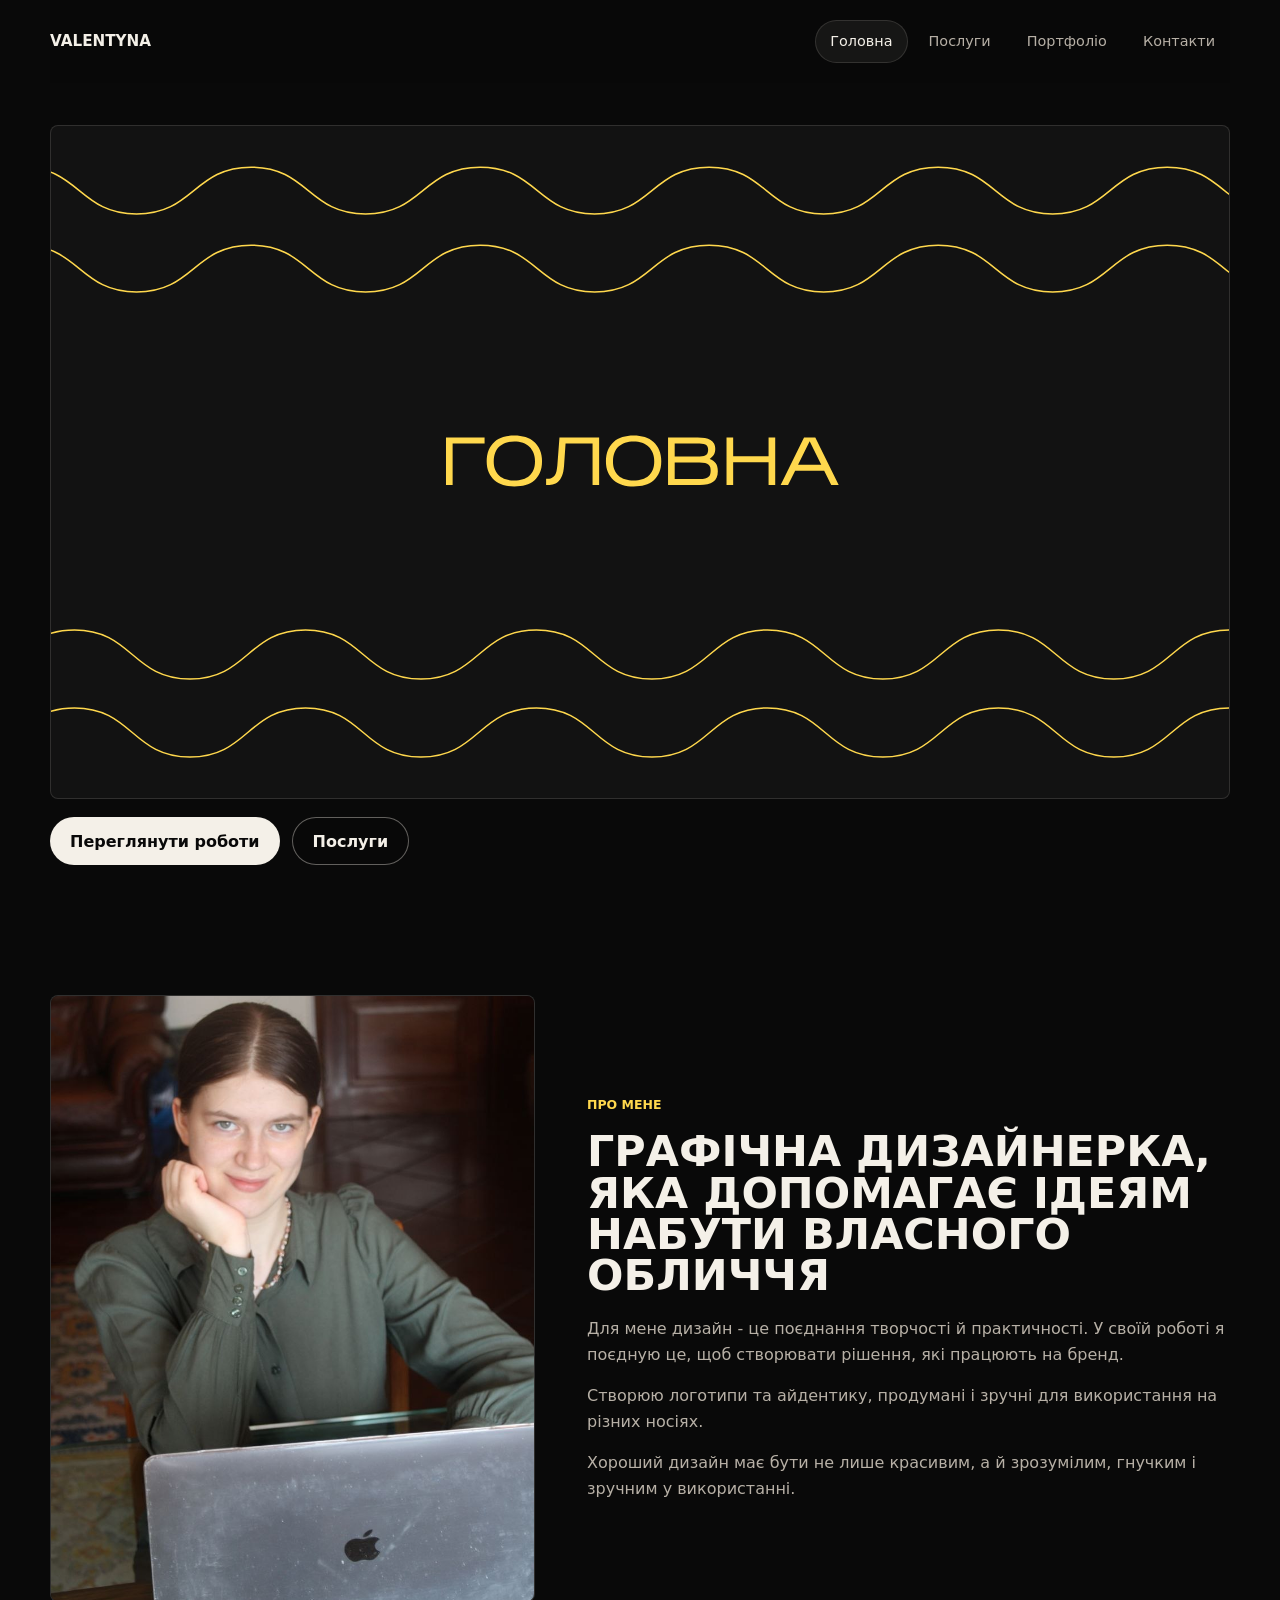
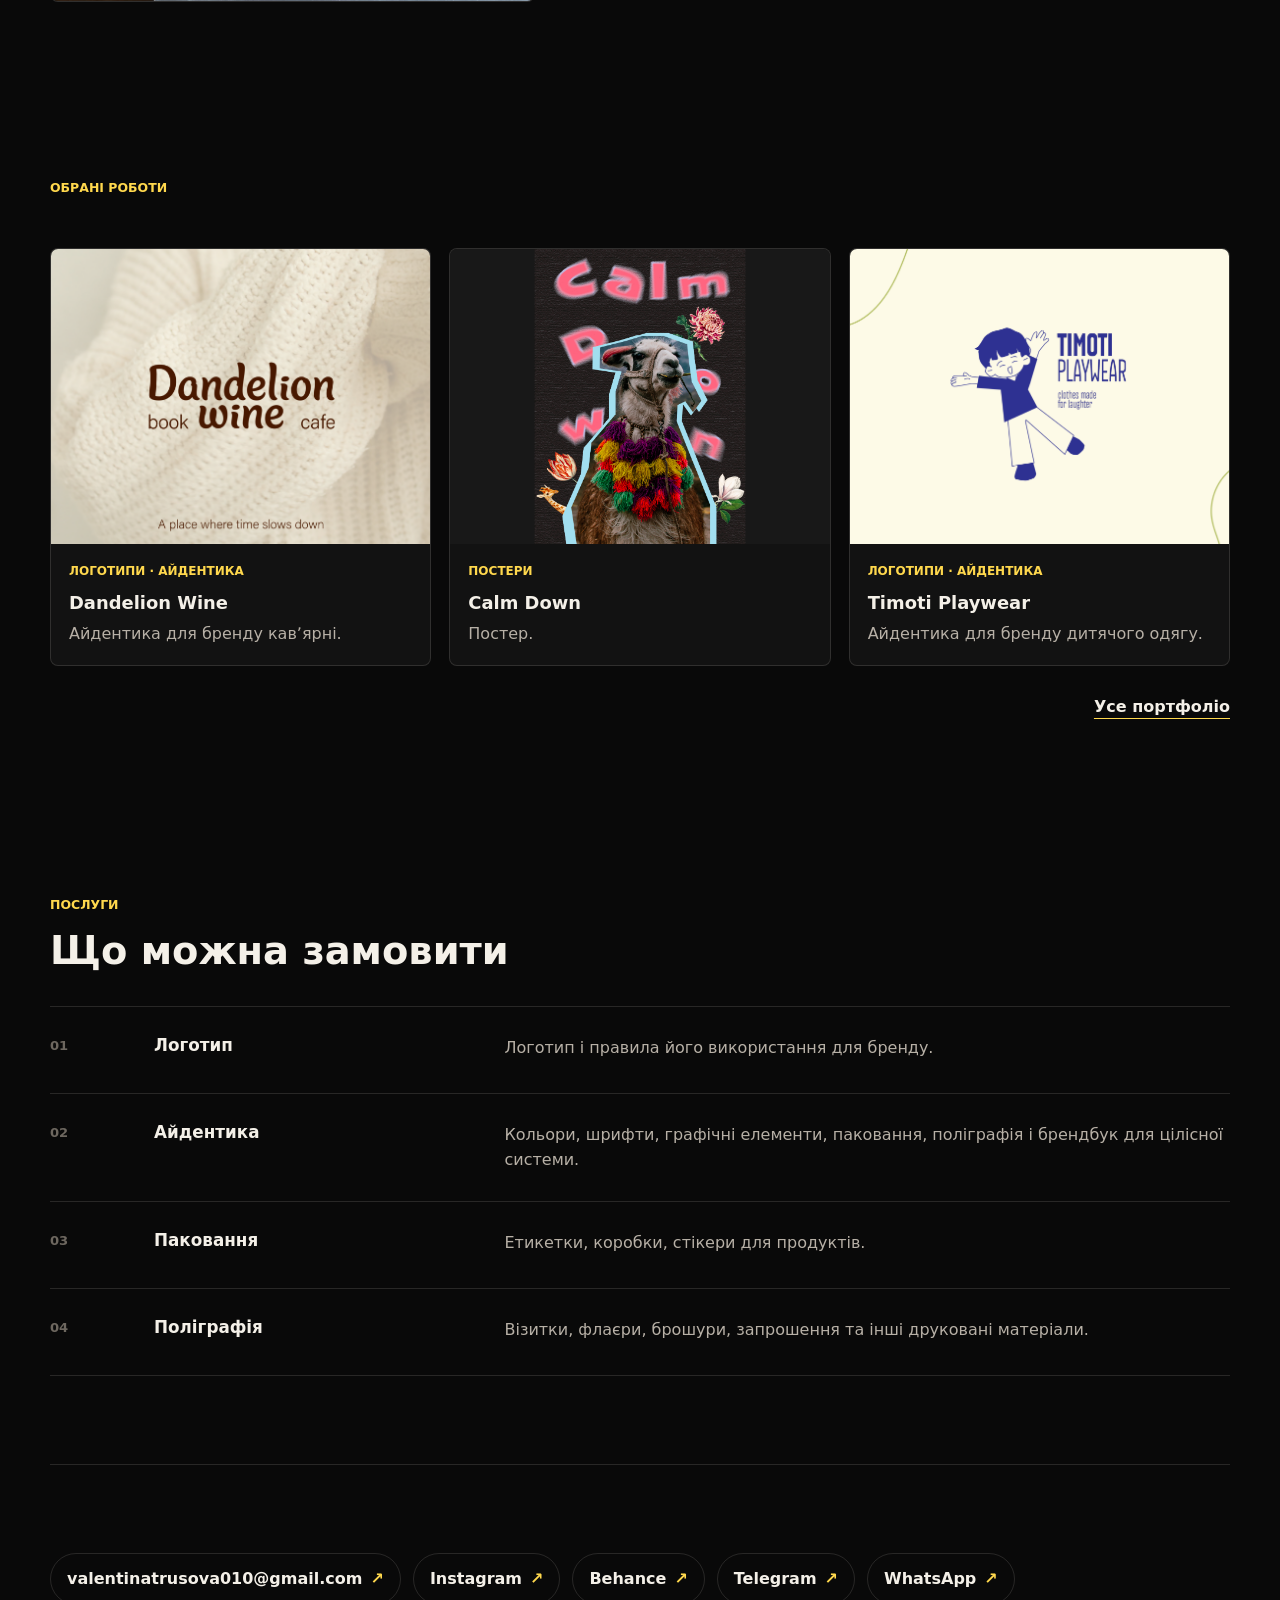
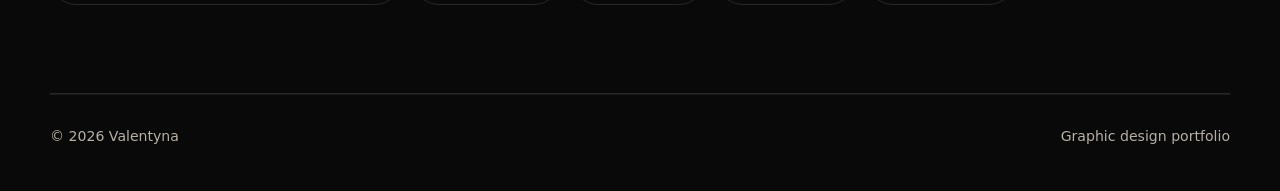
==== index.html @ f38e5f04 "index3 to index" ====
<!DOCTYPE html>
<html lang="uk">
<head>
  <meta charset="UTF-8">
  <meta name="viewport" content="width=device-width, initial-scale=1.0">
  <title>Графічний дизайнер | Портфоліо</title>
  <meta name="description" content="Портфоліо графічного дизайнера: айдентика, логотипи, паковання та поліграфічний дизайн.">
  <link rel="stylesheet" href="css3/styles.css">
</head>
<body>
  <header class="site-header">
    <a class="brand" href="index.html" aria-label="На головну">Valentyna</a>
    <button class="menu-toggle" type="button" aria-label="Відкрити меню" aria-expanded="false">
      <span></span>
      <span></span>
    </button>
    <nav class="site-nav" aria-label="Головна навігація">
      <a class="is-active" href="index.html">Головна</a>
      <a href="services3.html">Послуги</a>
      <a href="portfolio3.html">Портфоліо</a>
      <a href="#contacts">Контакти</a>
    </nav>
  </header>

  <main>
    <section class="hero section" aria-label="Головна обкладинка">
      <img class="hero-image" src="assets3/pageshead/main.svg" alt="Головна — декоративні хвилясті лінії">
      <div class="hero-actions" aria-label="Основні дії">
        <a class="button button-primary" href="portfolio3.html">Переглянути роботи</a>
        <a class="button button-ghost" href="services3.html">Послуги</a>
      </div>
    </section>

    <section class="section about-section" aria-labelledby="about-title">
      <img class="about-photo" src="assets3/mephoto.jpeg" alt="Фото графічної дизайнерки">
      <div class="about-copy">
        <p class="eyebrow">Про мене</p>
        <h2 id="about-title">Графічна дизайнерка, яка допомагає ідеям набути власного обличчя</h2>
        <div class="intro-copy">
          <p>Для мене дизайн - це поєднання творчості й практичності. У своїй роботі я поєдную це, щоб створювати рішення, які працюють на бренд.</p>
          <p>Створюю логотипи та айдентику, продумані і зручні для використання на різних носіях.</p>
          <p>Хороший дизайн має бути не лише красивим, а й зрозумілим, гнучким і зручним у використанні.</p>
        </div>
      </div>
    </section>

    <section class="section" aria-labelledby="featured-title">
      <div class="section-heading split">
        <div>
          <p class="eyebrow">Обрані роботи</p>
          <h2 class="visually-hidden" id="featured-title">Обрані роботи</h2>
        </div>
      </div>
      <div class="work-grid featured-grid">
        <article class="work-card">
          <a href="cases3/dandelion-wine.html" aria-label="Відкрити кейс Dandelion Wine">
            <img src="assets3/bigproject/dandelion wine/A.webp" alt="Айдентика винного бренду Dandelion Wine">
            <div class="work-info">
              <span>Логотипи · Айдентика</span>
              <h3>Dandelion Wine</h3>
              <p>Айдентика для бренду кавʼярні.</p>
            </div>
          </a>
        </article>
        <article class="work-card">
          <button class="project-open" type="button" data-title="Calm Down" data-category-label="Постери" data-description="Постер із закликом сповільнитися й заспокоїтися." data-images="assets3/posters/calmdown/calmdown.webp,assets3/posters/calmdown/calmdownmockup.webp">
            <img src="assets3/posters/calmdown/calmdown.webp" alt="Постер Calm Down">
            <div class="work-info">
              <span>Постери</span>
              <h3>Calm Down</h3>
              <p>Постер.</p>
            </div>
          </button>
        </article>
        <article class="work-card">
          <a href="cases3/timoti-playwear.html" aria-label="Відкрити кейс Timoti Playwear">
            <img src="assets3/bigproject/Timotiplaywear/A.webp" alt="Айдентика бренду дитячого одягу Timoti Playwear">
            <div class="work-info">
              <span>Логотипи · Айдентика</span>
              <h3>Timoti Playwear</h3>
              <p>Айдентика для бренду дитячого одягу.</p>
            </div>
          </a>
        </article>
      </div>
      <div class="section-action">
        <a class="text-link" href="portfolio3.html">Усе портфоліо</a>
      </div>
    </section>

    <section class="section" aria-labelledby="services-title">
      <div class="section-heading">
        <p class="eyebrow">Послуги</p>
        <h2 id="services-title">Що можна замовити</h2>
      </div>
      <div class="service-list">
        <article class="service-item">
          <span class="service-index">01</span>
          <h3><a href="services3.html#logos">Логотип</a></h3>
          <p>Логотип і правила його використання для бренду.</p>
        </article>
        <article class="service-item">
          <span class="service-index">02</span>
          <h3><a href="services3.html#identity">Айдентика</a></h3>
          <p>Кольори, шрифти, графічні елементи, паковання, поліграфія і брендбук для цілісної системи.</p>
        </article>
        <article class="service-item">
          <span class="service-index">03</span>
          <h3><a href="services3.html#packaging">Паковання</a></h3>
          <p>Етикетки, коробки, стікери для продуктів.</p>
        </article>
        <article class="service-item">
          <span class="service-index">04</span>
          <h3><a href="services3.html#print">Поліграфія</a></h3>
          <p>Візитки, флаєри, брошури, запрошення та інші друковані матеріали.</p>
        </article>
      </div>
    </section>

    <section class="section contact-band" id="contacts" aria-labelledby="contacts-title">
      <h2 class="visually-hidden" id="contacts-title">Контакти</h2>
      <div class="contact-actions">
        <a href="mailto:valentinatrusova010@gmail.com">valentinatrusova010@gmail.com <span aria-hidden="true">↗</span></a>
        <a href="https://www.instagram.com/trusovavaliusha?igsh=NmhvMGpqZWR6bW9x&utm_source=qr" target="_blank" rel="noreferrer">Instagram <span aria-hidden="true">↗</span></a>
        <a href="https://www.behance.net/valentynadesigner" target="_blank" rel="noreferrer">Behance <span aria-hidden="true">↗</span></a>
        <a href="https://t.me/Sova068" target="_blank" rel="noreferrer">Telegram <span aria-hidden="true">↗</span></a>
        <a href="https://wa.me/351965404186" target="_blank" rel="noreferrer">WhatsApp <span aria-hidden="true">↗</span></a>
      </div>
    </section>
  </main>

  <div class="project-modal" hidden>
    <div class="project-modal-backdrop" data-close-modal></div>
    <section class="project-dialog" role="dialog" aria-modal="true" aria-labelledby="modal-title">
      <button class="modal-close" type="button" data-close-modal aria-label="Закрити">×</button>
      <div class="modal-media">
        <img class="modal-image" alt="">
        <div class="modal-thumbs" aria-label="Інші зображення проєкту"></div>
      </div>
      <div class="modal-copy">
        <p class="eyebrow modal-category"></p>
        <h2 id="modal-title"></h2>
        <p class="modal-description"></p>
        <p class="modal-detail"></p>
      </div>
    </section>
  </div>

  <footer class="site-footer">
    <p>© 2026 Valentyna</p>
    <p>Graphic design portfolio</p>
  </footer>

  <script src="js3/main.js"></script>
</body>
</html>
---- css3/styles.css ----
:root {
  --bg: #090909;
  --panel: #121212;
  --panel-soft: #181818;
  --text: #f4f0e8;
  --muted: #b7b0a6;
  --subtle: #6d675f;
  --line: rgba(244, 240, 232, 0.13);
  --accent: #ffd84d;
  --accent-2: #ff6f61;
  --accent-3: #5f7dff;
  --max: 1180px;
  --radius: 8px;
}

* {
  box-sizing: border-box;
}

html {
  scroll-behavior: smooth;
}

body {
  margin: 0;
  background: var(--bg);
  color: var(--text);
  font-family: Inter, ui-sans-serif, system-ui, -apple-system, BlinkMacSystemFont, "Segoe UI", Arial, sans-serif;
  line-height: 1.6;
}

img {
  display: block;
  max-width: 100%;
}

a {
  color: inherit;
  text-decoration: none;
}

p,
h1,
h2,
h3 {
  margin-top: 0;
}

p {
  color: var(--muted);
}

.site-header {
  position: sticky;
  top: 0;
  z-index: 20;
  display: flex;
  align-items: center;
  justify-content: space-between;
  width: min(var(--max), calc(100% - 32px));
  margin: 0 auto;
  padding: 20px 0;
  background: rgba(9, 9, 9, 0.82);
  backdrop-filter: blur(18px);
}

.brand {
  font-size: 0.95rem;
  font-weight: 800;
  letter-spacing: 0;
  text-transform: uppercase;
}

.site-nav {
  display: flex;
  align-items: center;
  gap: 6px;
}

.site-nav a {
  border: 1px solid transparent;
  border-radius: 999px;
  color: var(--muted);
  font-size: 0.9rem;
  padding: 9px 14px;
  transition: color 180ms ease, border-color 180ms ease, background 180ms ease;
}

.site-nav a:hover,
.site-nav a.is-active {
  background: rgba(244, 240, 232, 0.06);
  border-color: var(--line);
  color: var(--text);
}

.menu-toggle {
  display: none;
  width: 42px;
  height: 42px;
  border: 1px solid var(--line);
  border-radius: 999px;
  background: transparent;
  color: var(--text);
  cursor: pointer;
}

.menu-toggle span {
  display: block;
  width: 18px;
  height: 2px;
  margin: 5px auto;
  background: currentColor;
}

.section {
  width: min(var(--max), calc(100% - 32px));
  margin: 0 auto;
  padding: 88px 0;
}

.visually-hidden {
  position: absolute;
  width: 1px;
  height: 1px;
  overflow: hidden;
  clip: rect(0 0 0 0);
  white-space: nowrap;
  clip-path: inset(50%);
}

.hero {
  position: relative;
  display: block;
  min-height: 0;
  padding-top: 42px;
  padding-bottom: 42px;
}

.hero-image {
  width: 100%;
  height: auto;
  min-height: 0;
  aspect-ratio: 7 / 4;
  border: 1px solid var(--line);
  border-radius: var(--radius);
  object-fit: cover;
  background: var(--panel);
}

.eyebrow {
  color: var(--accent);
  font-size: 0.78rem;
  font-weight: 700;
  margin-bottom: 16px;
  text-transform: uppercase;
}

h1 {
  max-width: 820px;
  font-size: clamp(2.6rem, 7vw, 6.9rem);
  line-height: 0.94;
  letter-spacing: 0;
  margin-bottom: 26px;
}

h2 {
  font-size: clamp(1.8rem, 3vw, 3rem);
  line-height: 1.05;
  letter-spacing: 0;
  margin-bottom: 20px;
}

h3 {
  font-size: 1.05rem;
  line-height: 1.2;
  margin-bottom: 10px;
}

.hero-text,
.page-hero p,
.case-hero p {
  max-width: 650px;
  font-size: 1.05rem;
}

.hero-actions {
  display: flex;
  flex-wrap: wrap;
  gap: 12px;
  margin-top: 18px;
}

.button {
  display: inline-flex;
  align-items: center;
  justify-content: center;
  min-height: 48px;
  border-radius: 999px;
  font-weight: 700;
  padding: 0 20px;
}

.button-primary {
  background: var(--text);
  color: #090909;
}

.button-ghost {
  border: 1px solid rgba(244, 240, 232, 0.38);
  background: rgba(9, 9, 9, 0.58);
  color: var(--text);
  backdrop-filter: blur(10px);
}

.hero-visual {
  min-width: 0;
}

.hero-visual img {
  width: 100%;
  aspect-ratio: 4 / 3;
  border: 1px solid var(--line);
  border-radius: var(--radius);
  object-fit: cover;
}

.intro-grid,
.section-heading.split,
.contact-band {
  display: grid;
  grid-template-columns: minmax(220px, 0.8fr) minmax(0, 1.2fr);
  gap: 48px;
  align-items: start;
}

.about-section {
  display: grid;
  grid-template-columns: minmax(260px, 0.86fr) minmax(0, 1.14fr);
  gap: 52px;
  align-items: center;
}

.about-photo {
  width: 100%;
  aspect-ratio: 4 / 5;
  border: 1px solid var(--line);
  border-radius: var(--radius);
  object-fit: cover;
  background: var(--panel);
}

.about-copy h2 {
  max-width: 760px;
  font-size: clamp(1.8rem, 3.35vw, 3.9rem);
  line-height: 0.96;
  text-transform: uppercase;
}

.intro-copy {
  max-width: 720px;
}

.intro-copy p:last-child {
  margin-bottom: 0;
}

.section-heading {
  margin-bottom: 34px;
}

.section-heading.split {
  align-items: end;
  margin-bottom: 34px;
}

.text-link {
  color: var(--text);
  font-weight: 700;
  text-decoration: underline;
  text-decoration-color: var(--accent);
  text-underline-offset: 6px;
}

.section-action {
  display: flex;
  justify-content: flex-end;
  margin-top: 28px;
}

.service-list {
  border-top: 1px solid var(--line);
}

.service-item {
  display: grid;
  grid-template-columns: 80px minmax(180px, 0.45fr) minmax(0, 1fr);
  gap: 24px;
  padding: 28px 0;
  border-bottom: 1px solid var(--line);
}

.service-index {
  color: var(--subtle);
  font-size: 0.82rem;
  font-weight: 800;
}

.service-item p {
  margin-bottom: 0;
}

.service-item h3 a {
  color: var(--text);
  text-decoration: underline;
  text-decoration-color: transparent;
  text-underline-offset: 6px;
  transition: color 180ms ease, text-decoration-color 180ms ease;
}

.service-item h3 a:hover {
  color: var(--accent);
  text-decoration-color: var(--accent);
}

.work-grid {
  display: grid;
  grid-template-columns: repeat(3, minmax(0, 1fr));
  gap: 18px;
}

.work-card {
  overflow: hidden;
  border: 1px solid var(--line);
  border-radius: var(--radius);
  background: var(--panel);
}

.work-card a {
  display: block;
  height: 100%;
}

.project-open {
  display: block;
  width: 100%;
  height: 100%;
  border: 0;
  background: transparent;
  color: inherit;
  cursor: pointer;
  font: inherit;
  padding: 0;
  text-align: left;
}

.work-card img {
  width: 100%;
  aspect-ratio: 1 / 0.78;
  object-fit: cover;
  background: var(--panel-soft);
  transition: transform 220ms ease, opacity 220ms ease;
}

.work-card:hover img {
  transform: scale(1.025);
  opacity: 0.9;
}

.card-gallery {
  display: grid;
  grid-template-columns: minmax(0, 1fr) 92px;
  gap: 8px;
  padding: 8px;
}

.card-gallery .card-gallery-main {
  height: 100%;
  aspect-ratio: 16 / 10;
  border-radius: 4px;
}

.card-gallery-strip {
  display: grid;
  gap: 8px;
}

.card-gallery-strip img {
  height: 100%;
  min-height: 0;
  aspect-ratio: 1 / 1;
  border-radius: 4px;
}

.work-info {
  padding: 18px;
}

.work-info span {
  display: block;
  color: var(--accent);
  font-size: 0.75rem;
  font-weight: 800;
  margin-bottom: 10px;
  text-transform: uppercase;
}

.work-info h2,
.work-info h3 {
  font-size: 1.12rem;
  line-height: 1.2;
  margin-bottom: 8px;
}

.work-info p {
  margin-bottom: 0;
}

.work-info strong {
  display: inline-block;
  margin-top: 16px;
  color: var(--text);
  font-size: 0.92rem;
}

.contact-band {
  display: block;
  border-top: 1px solid var(--line);
  border-bottom: 1px solid var(--line);
}

.contact-actions {
  display: flex;
  flex-wrap: wrap;
  gap: 12px;
  justify-content: flex-start;
}

.contact-actions a {
  border: 1px solid var(--line);
  border-radius: 999px;
  color: var(--text);
  display: inline-flex;
  align-items: center;
  gap: 8px;
  font-weight: 700;
  padding: 12px 16px;
}

.contact-actions a:hover {
  border-color: var(--accent);
  color: var(--accent);
}

.contact-actions span {
  color: var(--accent);
}

.site-footer {
  display: flex;
  align-items: center;
  justify-content: space-between;
  width: min(var(--max), calc(100% - 32px));
  margin: 0 auto;
  padding: 30px 0 44px;
  border-top: 1px solid rgba(244, 240, 232, 0.08);
}

.site-footer p {
  margin: 0;
  font-size: 0.88rem;
}

.page-hero {
  padding-bottom: 50px;
}

.page-hero h1 {
  max-width: 980px;
}

.services-detail {
  padding-top: 24px;
}

.detail-row {
  display: grid;
  grid-template-columns: minmax(220px, 0.8fr) minmax(0, 1.2fr);
  gap: 48px;
  padding: 44px 0;
  border-top: 1px solid var(--line);
  scroll-margin-top: 96px;
}

.detail-row:last-child {
  border-bottom: 1px solid var(--line);
}

.detail-row > div > ul {
  margin: 22px 0 0;
  padding-left: 20px;
  color: var(--muted);
}

.detail-row > div > ul > li + li {
  margin-top: 8px;
}

.service-description h3 {
  margin: 28px 0 0;
  font-size: 1rem;
}

.service-description ul {
  margin-bottom: 28px;
}

.service-description .service-price {
  margin: 36px 0 8px;
  color: var(--text);
}

.service-description .service-note {
  margin: 0;
}

.portfolio-section {
  padding-top: 24px;
}

.filter-bar {
  display: flex;
  flex-wrap: wrap;
  gap: 10px;
  margin-bottom: 26px;
}

.filter-button {
  min-height: 42px;
  border: 1px solid var(--line);
  border-radius: 999px;
  background: transparent;
  color: var(--muted);
  cursor: pointer;
  font: inherit;
  font-weight: 700;
  padding: 0 15px;
}

.filter-button:hover,
.filter-button.is-active {
  background: var(--accent);
  border-color: var(--accent);
  color: #101010;
}

.portfolio-grid {
  grid-template-columns: repeat(2, minmax(0, 1fr));
}

.portfolio-grid .work-card.is-hidden {
  display: none;
}

.project-card {
  background: #161616;
}

.project-card img {
  aspect-ratio: 16 / 10;
}

.project-card--featured {
  grid-column: 1 / -1;
}

.project-card--featured > a {
  display: grid;
  grid-template-columns: minmax(0, 1.55fr) minmax(280px, 0.45fr);
}

.project-card--featured img {
  height: 100%;
  min-height: 420px;
}

.project-card--featured .work-info {
  align-self: end;
  padding: 32px;
}

.project-card--featured .work-info h2 {
  font-size: clamp(2rem, 4vw, 4rem);
}

.project-card .card-gallery-strip img {
  aspect-ratio: 1 / 1;
}

.project-modal {
  position: fixed;
  inset: 0;
  z-index: 50;
  display: grid;
  place-items: center;
  padding: 24px;
}

.project-modal[hidden] {
  display: none;
}

.project-modal-backdrop {
  position: absolute;
  inset: 0;
  background: rgba(4, 4, 4, 0.78);
  backdrop-filter: blur(12px);
}

.project-dialog {
  position: relative;
  display: grid;
  grid-template-columns: minmax(0, 1.35fr) minmax(260px, 0.65fr);
  gap: 24px;
  width: min(1080px, 100%);
  max-height: min(760px, calc(100vh - 48px));
  overflow: auto;
  border: 1px solid var(--line);
  border-radius: var(--radius);
  background: #111;
  padding: 18px;
}

.modal-close {
  position: absolute;
  top: 14px;
  right: 14px;
  z-index: 2;
  width: 38px;
  height: 38px;
  border: 1px solid var(--line);
  border-radius: 999px;
  background: rgba(9, 9, 9, 0.86);
  color: var(--text);
  cursor: pointer;
  font-size: 1.3rem;
  line-height: 1;
}

.modal-media {
  min-width: 0;
}

.modal-image {
  width: 100%;
  aspect-ratio: 16 / 10;
  border: 1px solid var(--line);
  border-radius: 6px;
  object-fit: contain;
  background: var(--panel);
}

.modal-thumbs {
  display: grid;
  grid-template-columns: repeat(3, minmax(0, 1fr));
  gap: 10px;
  margin-top: 10px;
}

.modal-thumb {
  border: 1px solid var(--line);
  border-radius: 6px;
  background: transparent;
  cursor: pointer;
  padding: 0;
}

.modal-thumb.is-active {
  border-color: var(--accent);
}

.modal-thumb img {
  width: 100%;
  aspect-ratio: 16 / 10;
  border-radius: 5px;
  object-fit: cover;
}

.modal-copy {
  align-self: center;
  padding: 30px 12px 18px;
}

.modal-copy h2 {
  font-size: clamp(1.8rem, 3vw, 3.4rem);
}

.case-hero {
  padding-bottom: 42px;
}

.case-hero > img {
  width: 100%;
  margin-top: 34px;
  border: 1px solid var(--line);
  border-radius: var(--radius);
  background: var(--panel);
}

.case-gallery {
  display: grid;
  grid-template-columns: minmax(0, 1.35fr) minmax(160px, 0.65fr);
  gap: 14px;
  margin-top: 34px;
}

.case-gallery img {
  width: 100%;
  height: 100%;
  min-height: 0;
  border: 1px solid var(--line);
  border-radius: var(--radius);
  object-fit: cover;
  background: var(--panel);
}

.case-gallery-main {
  grid-row: span 2;
  aspect-ratio: 16 / 10;
}

.case-slider {
  margin-top: 34px;
}

.case-slider-stage {
  position: relative;
  overflow: hidden;
  border: 1px solid var(--line);
  border-radius: var(--radius);
  background: var(--panel);
}

.case-slider-image {
  width: 100%;
  aspect-ratio: 7 / 4;
  object-fit: contain;
}

.case-slider-arrow {
  position: absolute;
  top: 50%;
  display: grid;
  place-items: center;
  width: 52px;
  height: 52px;
  transform: translateY(-50%);
  border: 1px solid rgba(244, 240, 232, 0.35);
  border-radius: 999px;
  background: rgba(9, 9, 9, 0.72);
  color: var(--text);
  cursor: pointer;
  font-size: 1.35rem;
  backdrop-filter: blur(10px);
}

.case-slider-arrow:hover,
.case-slider-arrow:focus-visible {
  border-color: var(--accent);
  color: var(--accent);
}

.case-slider-arrow--prev {
  left: 18px;
}

.case-slider-arrow--next {
  right: 18px;
}

.case-slider-counter {
  position: absolute;
  right: 18px;
  bottom: 16px;
  margin: 0;
  border: 1px solid var(--line);
  border-radius: 999px;
  background: rgba(9, 9, 9, 0.72);
  color: var(--text);
  font-size: 0.82rem;
  font-weight: 700;
  padding: 7px 11px;
  backdrop-filter: blur(10px);
}

.case-slider-thumbs {
  display: flex;
  gap: 10px;
  overflow-x: auto;
  padding: 12px 0 4px;
  scrollbar-color: var(--accent) transparent;
}

.case-slider-thumb {
  flex: 0 0 112px;
  overflow: hidden;
  border: 2px solid transparent;
  border-radius: 6px;
  background: var(--panel);
  cursor: pointer;
  padding: 0;
  opacity: 0.56;
  transition: border-color 180ms ease, opacity 180ms ease;
}

.case-slider-thumb:hover,
.case-slider-thumb.is-active {
  border-color: var(--accent);
  opacity: 1;
}

.case-slider-thumb img {
  width: 100%;
  aspect-ratio: 7 / 4;
  object-fit: cover;
}

.case-content {
  display: grid;
  grid-template-columns: repeat(3, minmax(0, 1fr));
  gap: 28px;
  padding-top: 28px;
}

.case-content div {
  border-top: 1px solid var(--line);
  padding-top: 24px;
}

@media (max-width: 860px) {
  .site-header {
    width: min(var(--max), calc(100% - 24px));
  }

  .menu-toggle {
    display: block;
  }

  .site-nav {
    position: absolute;
    top: calc(100% + 10px);
    right: 0;
    display: none;
    width: min(320px, calc(100vw - 24px));
    flex-direction: column;
    align-items: stretch;
    border: 1px solid var(--line);
    border-radius: var(--radius);
    background: rgba(14, 14, 14, 0.97);
    padding: 8px;
  }

  .site-nav.is-open {
    display: flex;
  }

  .site-nav a {
    border-radius: 6px;
  }

  .section {
    width: min(var(--max), calc(100% - 24px));
    padding: 64px 0;
  }

  .intro-grid,
  .about-section,
  .about-content,
  .section-heading.split,
  .contact-band,
  .detail-row,
  .case-content,
  .project-dialog {
    grid-template-columns: 1fr;
  }

  .hero {
    min-height: auto;
    padding-top: 32px;
    padding-bottom: 32px;
  }

  .hero-image {
    height: auto;
    min-height: 0;
    aspect-ratio: 1 / 1.1;
  }

  .hero-actions {
    margin-top: 16px;
  }

  .service-item {
    grid-template-columns: 54px 1fr;
  }

  .service-item p {
    grid-column: 2;
  }

  .work-grid,
  .portfolio-grid {
    grid-template-columns: 1fr;
  }

  .project-card--featured > a {
    grid-template-columns: 1fr;
  }

  .project-card--featured img {
    min-height: 0;
  }

  .contact-actions {
    justify-content: flex-start;
  }

  .site-footer {
    width: min(var(--max), calc(100% - 24px));
    align-items: flex-start;
    flex-direction: column;
    gap: 8px;
  }

  .project-modal {
    padding: 12px;
  }

  .project-dialog {
    max-height: calc(100vh - 24px);
  }

  .case-gallery {
    grid-template-columns: 1fr;
  }

  .case-gallery-main {
    grid-row: auto;
  }

  .case-slider-arrow {
    width: 44px;
    height: 44px;
  }
}

@media (max-width: 520px) {
  h1 {
    font-size: 2.55rem;
  }

  .hero-actions,
  .contact-actions {
    flex-direction: column;
  }

  .button,
  .contact-actions a {
    width: 100%;
  }

  .service-item {
    grid-template-columns: 1fr;
    gap: 8px;
  }

  .service-item p {
    grid-column: auto;
  }

  .card-gallery {
    grid-template-columns: 1fr;
  }

  .card-gallery-strip {
    grid-template-columns: repeat(2, minmax(0, 1fr));
  }

  .section-action {
    justify-content: flex-start;
  }
}
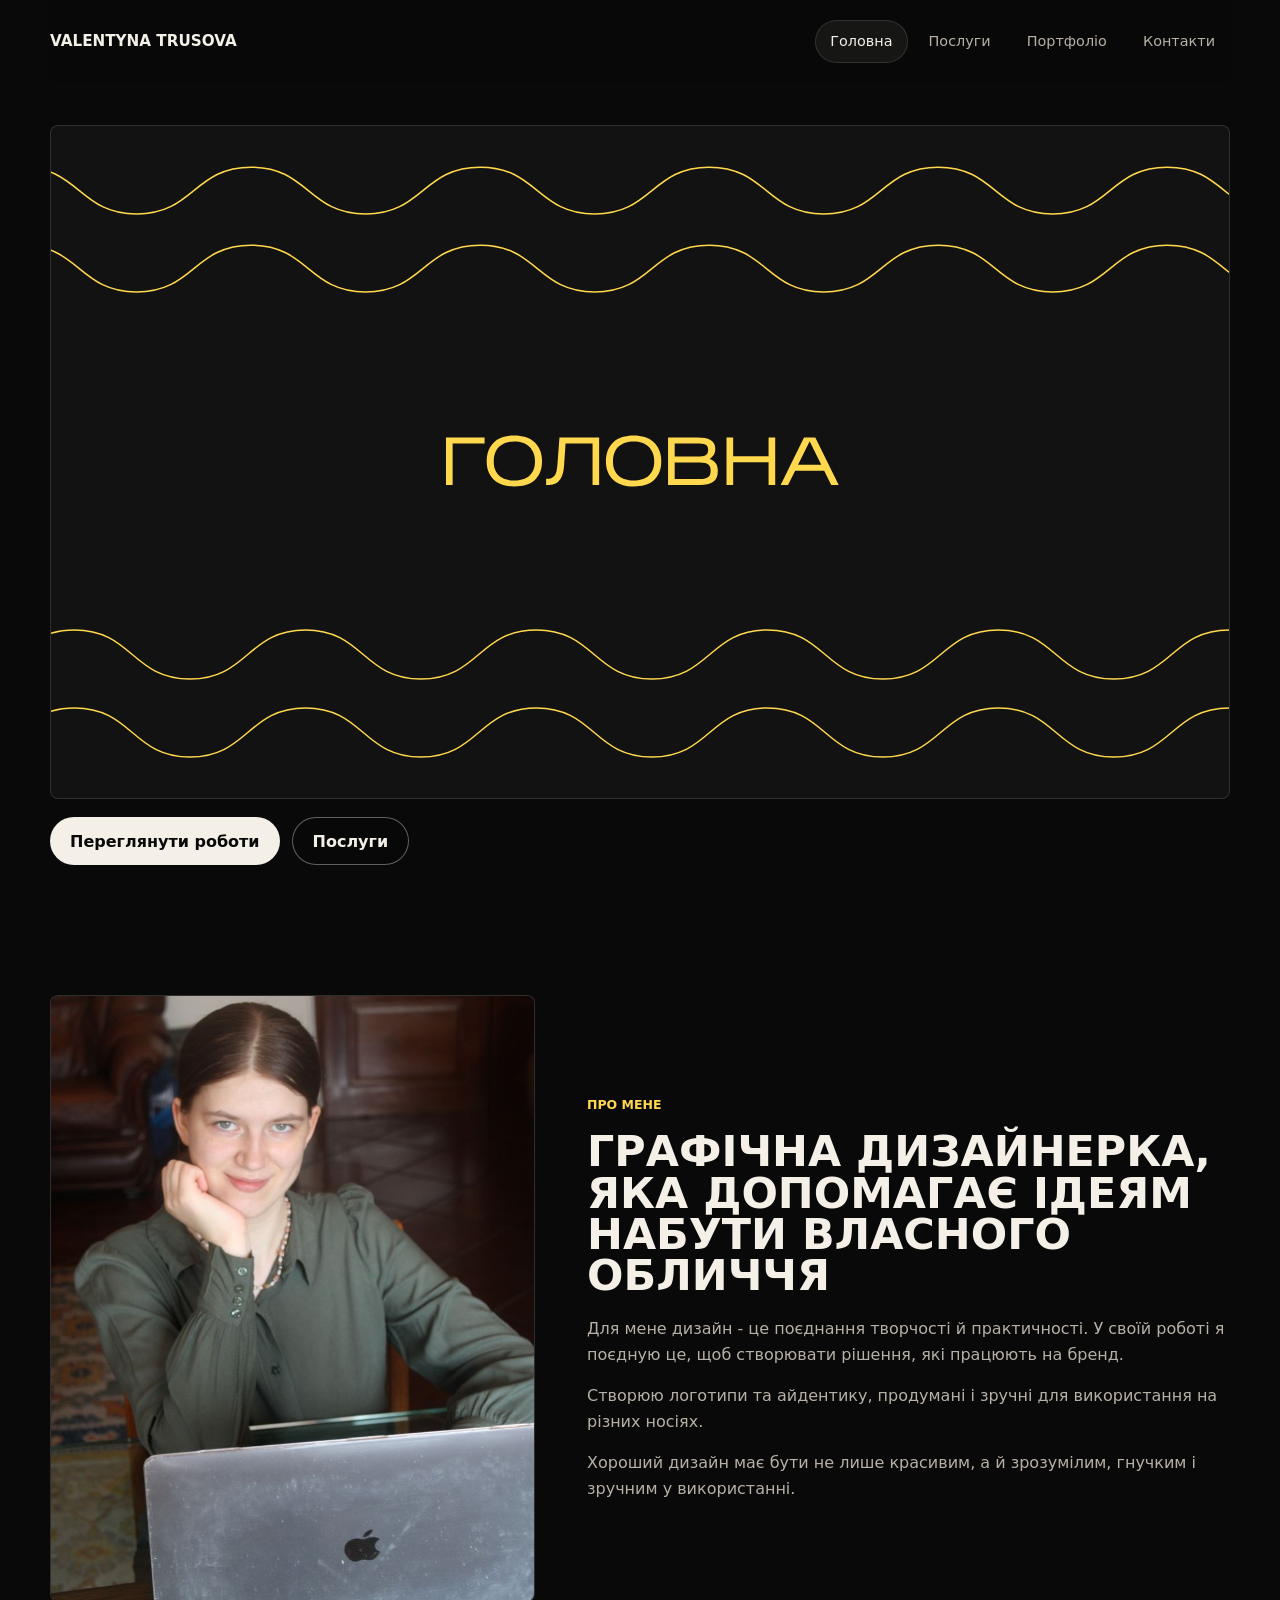
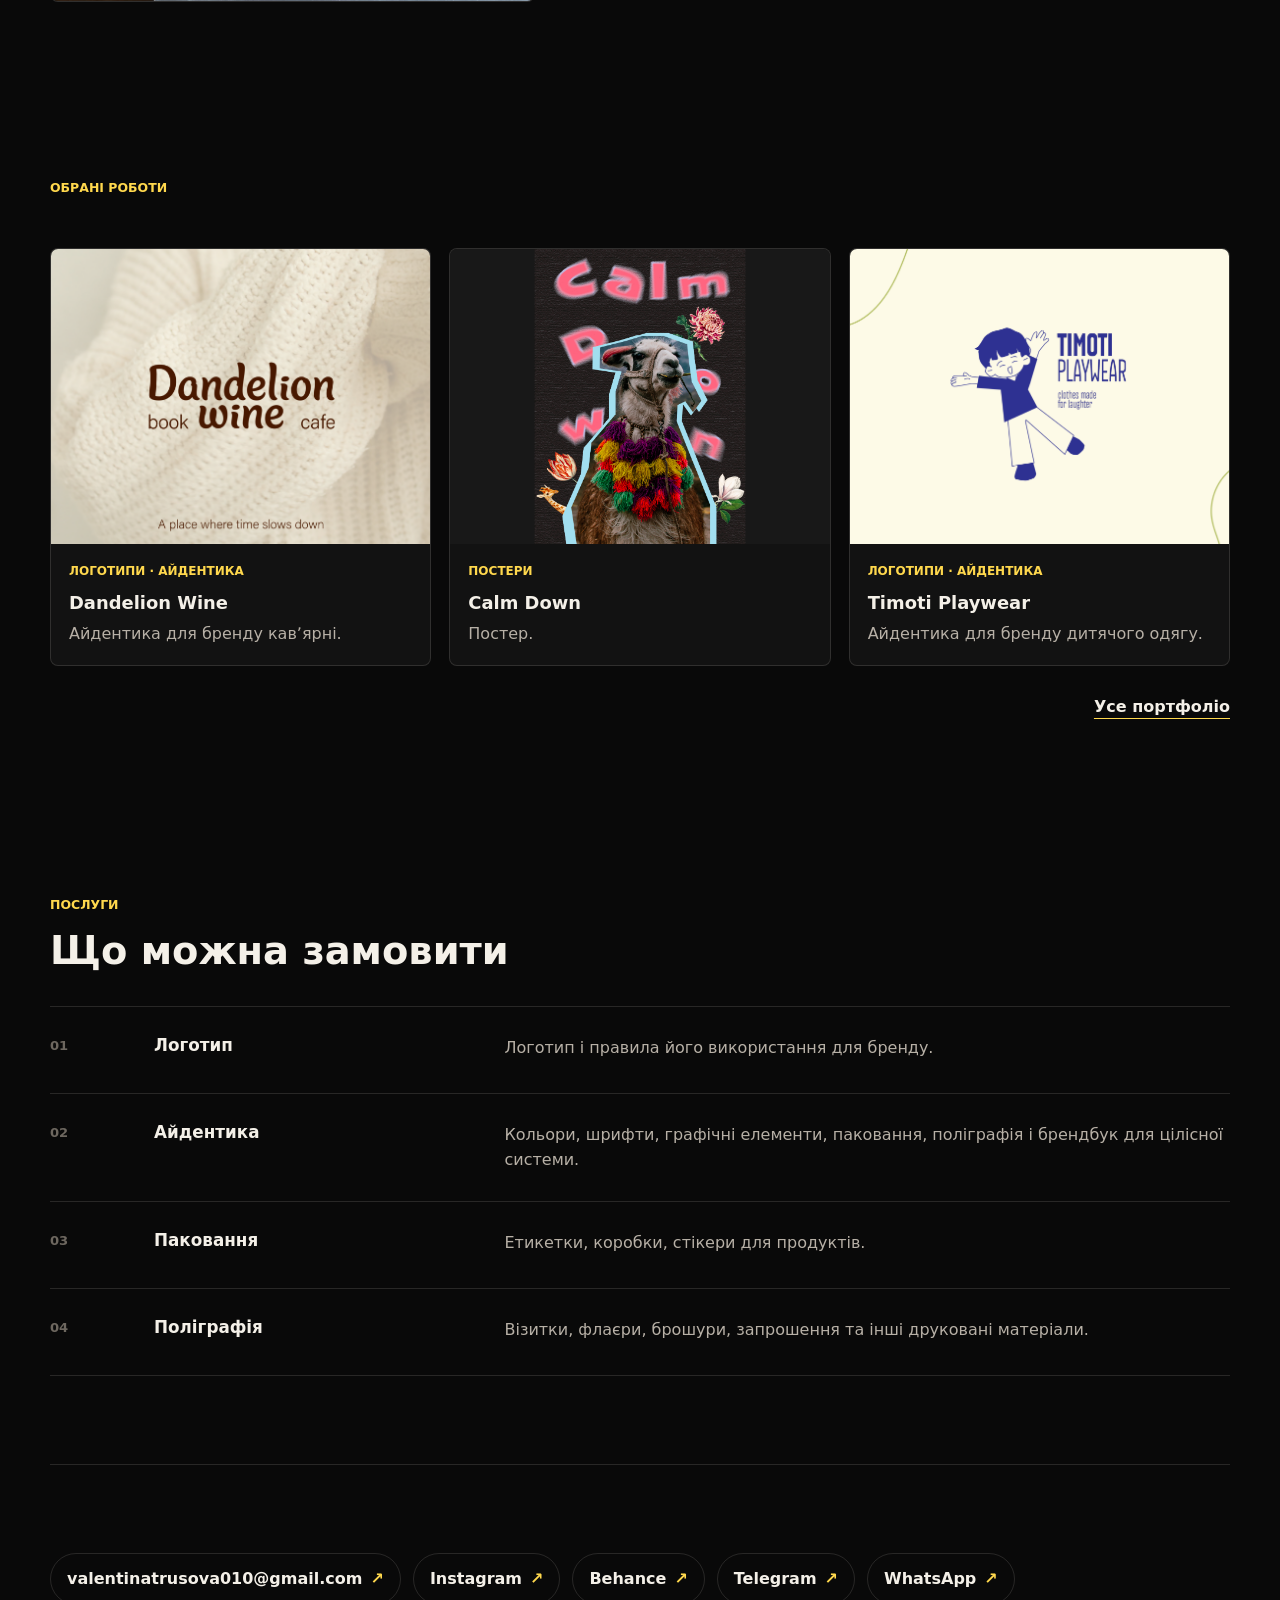
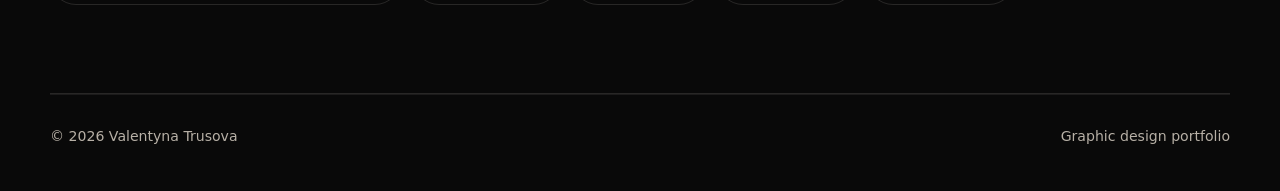
==== commit b340adc2: "Valentyna + Trusova" ====
--- a/index.html
+++ b/index.html
@@ -9,7 +9,7 @@
 </head>
 <body>
   <header class="site-header">
-    <a class="brand" href="index.html" aria-label="На головну">Valentyna</a>
+    <a class="brand" href="index.html" aria-label="На головну">Valentyna Trusova</a>
     <button class="menu-toggle" type="button" aria-label="Відкрити меню" aria-expanded="false">
       <span></span>
       <span></span>
@@ -147,7 +147,7 @@
   </div>
 
   <footer class="site-footer">
-    <p>© 2026 Valentyna</p>
+    <p>© 2026 Valentyna Trusova</p>
     <p>Graphic design portfolio</p>
   </footer>
 
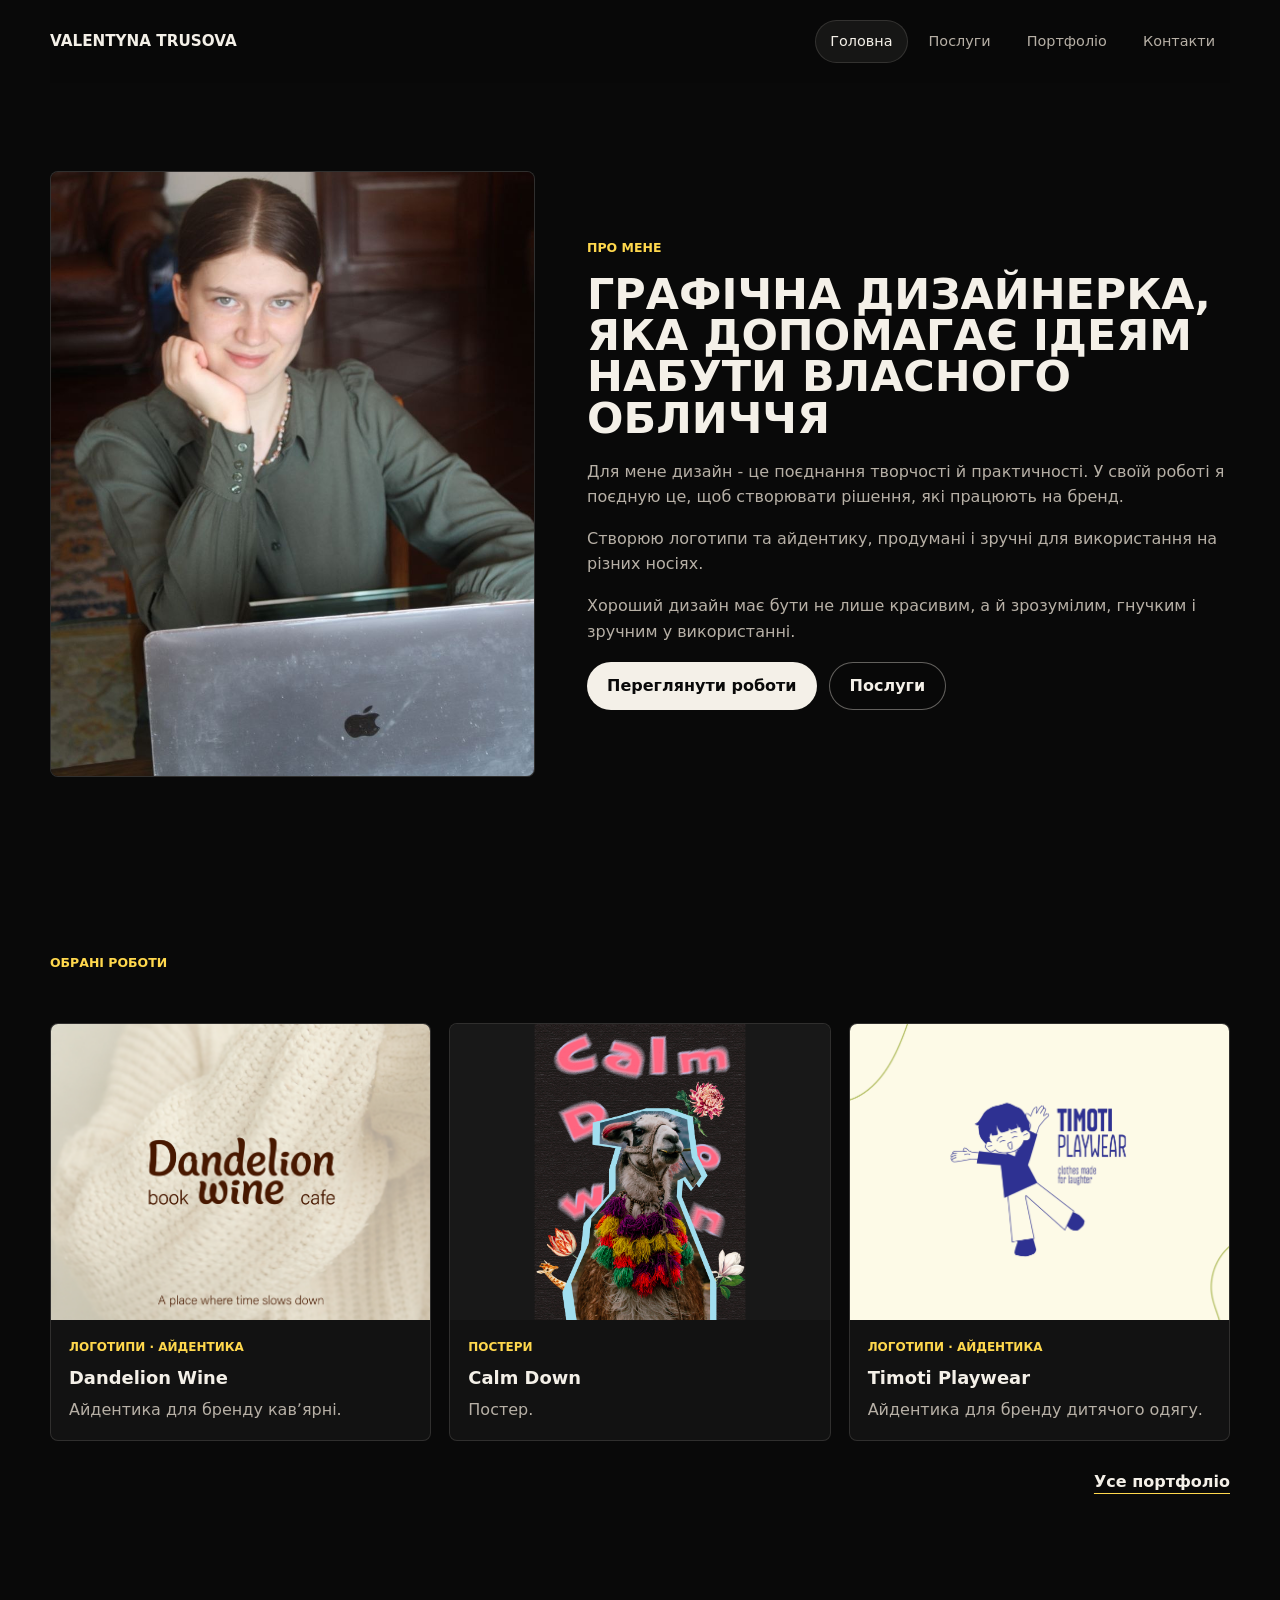
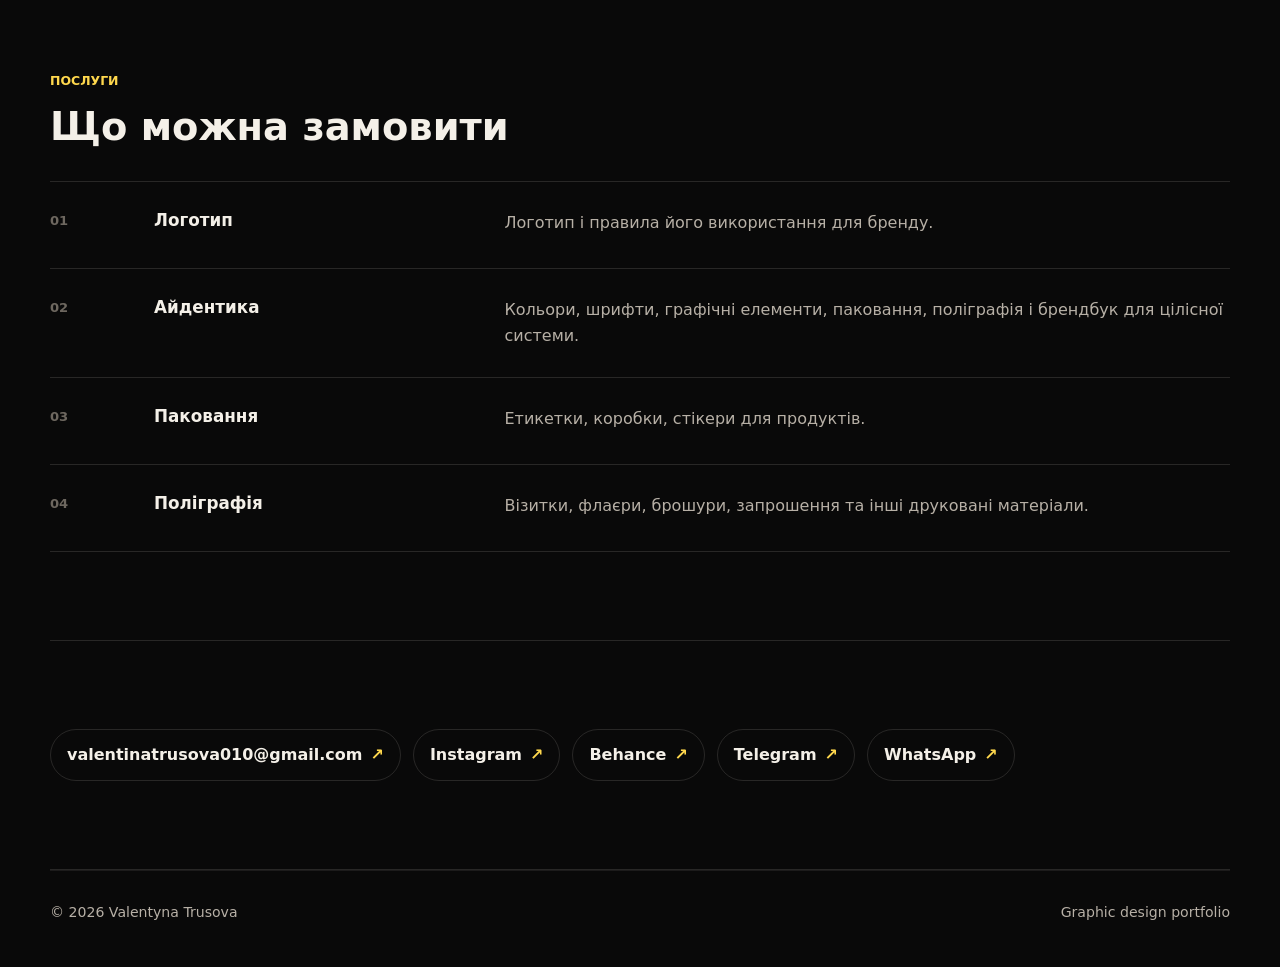
==== commit 3459aa38: "- big images" ====
--- a/index.html
+++ b/index.html
@@ -5,6 +5,11 @@
   <meta name="viewport" content="width=device-width, initial-scale=1.0">
   <title>Графічний дизайнер | Портфоліо</title>
   <meta name="description" content="Портфоліо графічного дизайнера: айдентика, логотипи, паковання та поліграфічний дизайн.">
+  <link rel="icon" href="assets3/favicon/favicon-32.png" type="image/png" sizes="32x32">
+  <link rel="icon" href="assets3/favicon/favicon.svg" type="image/svg+xml" sizes="any">
+  <link rel="apple-touch-icon" href="assets3/favicon/apple-touch-icon.png">
+  <link rel="manifest" href="site.webmanifest">
+  <meta name="theme-color" content="#f7f6f2">
   <link rel="stylesheet" href="css3/styles.css">
 </head>
 <body>
@@ -23,14 +28,6 @@
   </header>
 
   <main>
-    <section class="hero section" aria-label="Головна обкладинка">
-      <img class="hero-image" src="assets3/pageshead/main.svg" alt="Головна — декоративні хвилясті лінії">
-      <div class="hero-actions" aria-label="Основні дії">
-        <a class="button button-primary" href="portfolio3.html">Переглянути роботи</a>
-        <a class="button button-ghost" href="services3.html">Послуги</a>
-      </div>
-    </section>
-
     <section class="section about-section" aria-labelledby="about-title">
       <img class="about-photo" src="assets3/mephoto.jpeg" alt="Фото графічної дизайнерки">
       <div class="about-copy">
@@ -40,6 +37,10 @@
           <p>Для мене дизайн - це поєднання творчості й практичності. У своїй роботі я поєдную це, щоб створювати рішення, які працюють на бренд.</p>
           <p>Створюю логотипи та айдентику, продумані і зручні для використання на різних носіях.</p>
           <p>Хороший дизайн має бути не лише красивим, а й зрозумілим, гнучким і зручним у використанні.</p>
+        </div>
+        <div class="hero-actions" aria-label="Основні дії">
+          <a class="button button-primary" href="portfolio3.html">Переглянути роботи</a>
+          <a class="button button-ghost" href="services3.html">Послуги</a>
         </div>
       </div>
     </section>
--- a/css3/styles.css
+++ b/css3/styles.css
@@ -128,25 +128,6 @@
   clip-path: inset(50%);
 }
 
-.hero {
-  position: relative;
-  display: block;
-  min-height: 0;
-  padding-top: 42px;
-  padding-bottom: 42px;
-}
-
-.hero-image {
-  width: 100%;
-  height: auto;
-  min-height: 0;
-  aspect-ratio: 7 / 4;
-  border: 1px solid var(--line);
-  border-radius: var(--radius);
-  object-fit: cover;
-  background: var(--panel);
-}
-
 .eyebrow {
   color: var(--accent);
   font-size: 0.78rem;
@@ -883,18 +864,6 @@
     grid-template-columns: 1fr;
   }
 
-  .hero {
-    min-height: auto;
-    padding-top: 32px;
-    padding-bottom: 32px;
-  }
-
-  .hero-image {
-    height: auto;
-    min-height: 0;
-    aspect-ratio: 1 / 1.1;
-  }
-
   .hero-actions {
     margin-top: 16px;
   }
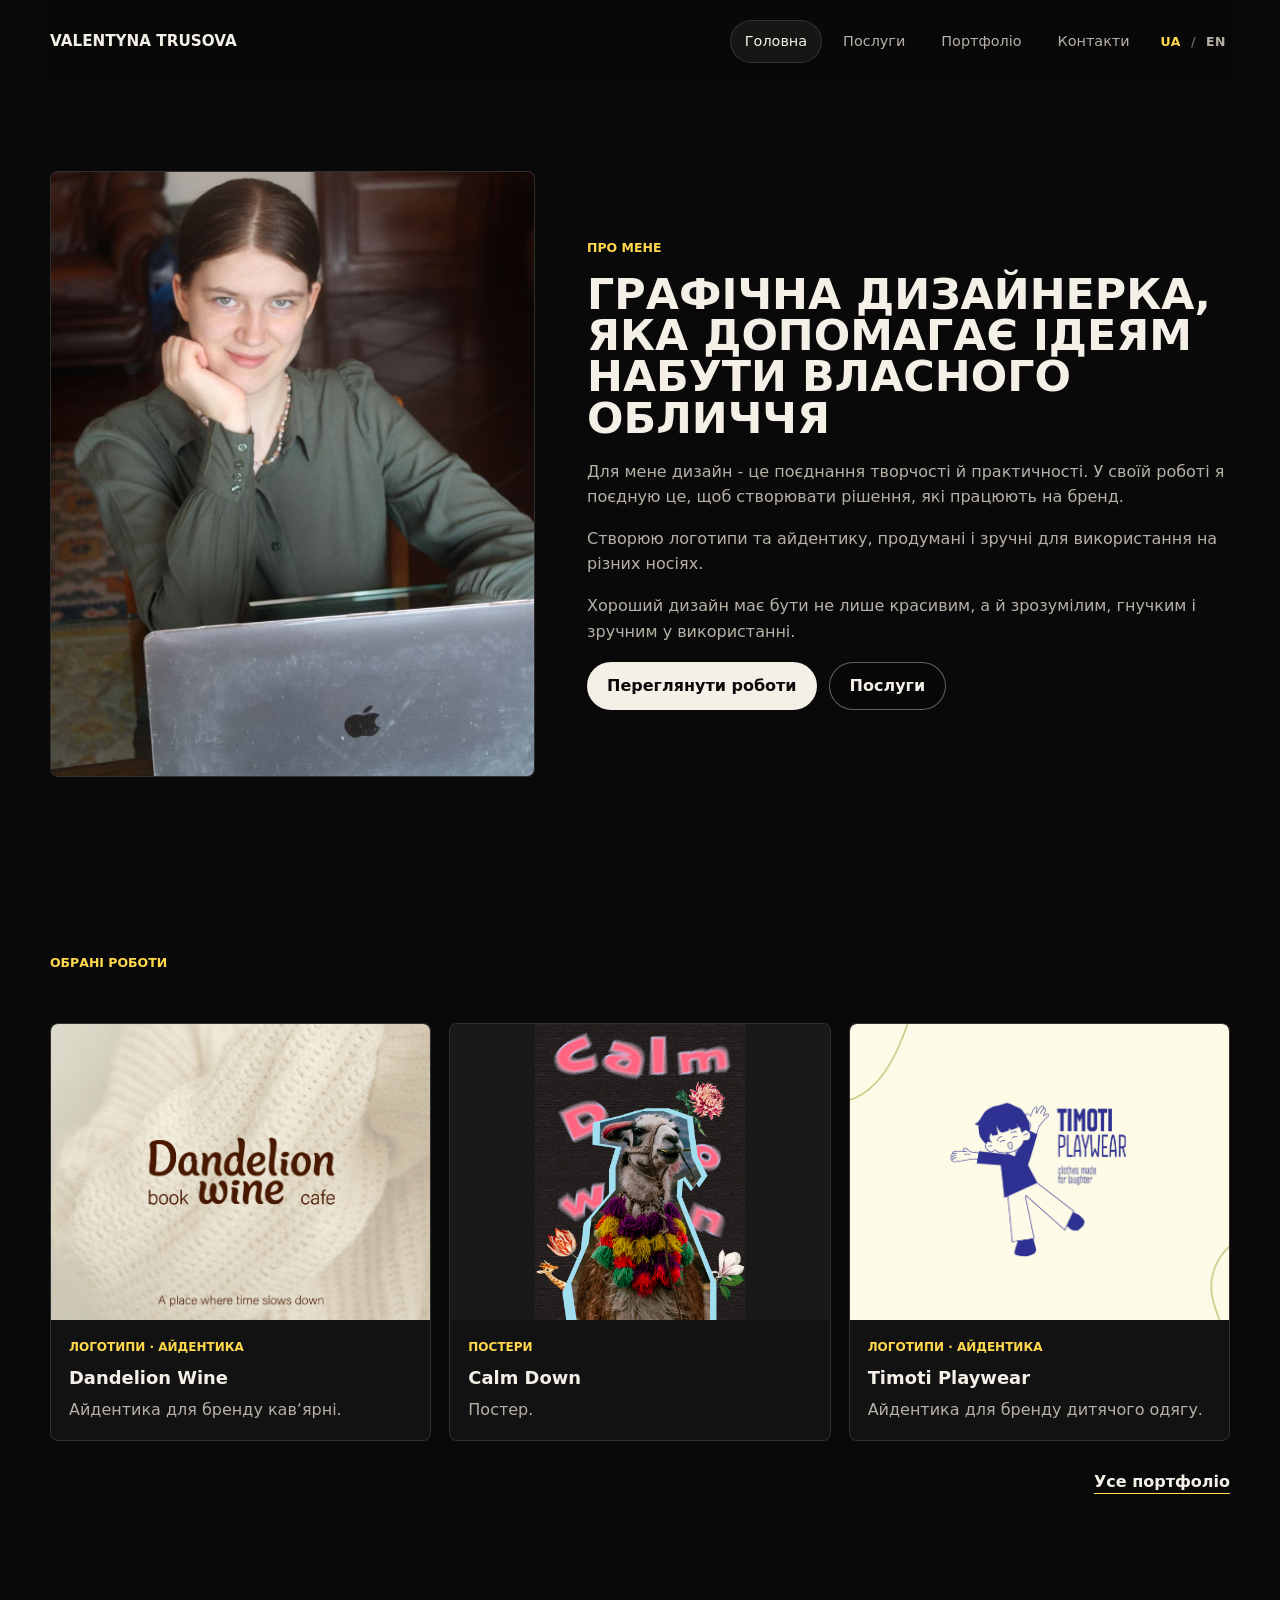
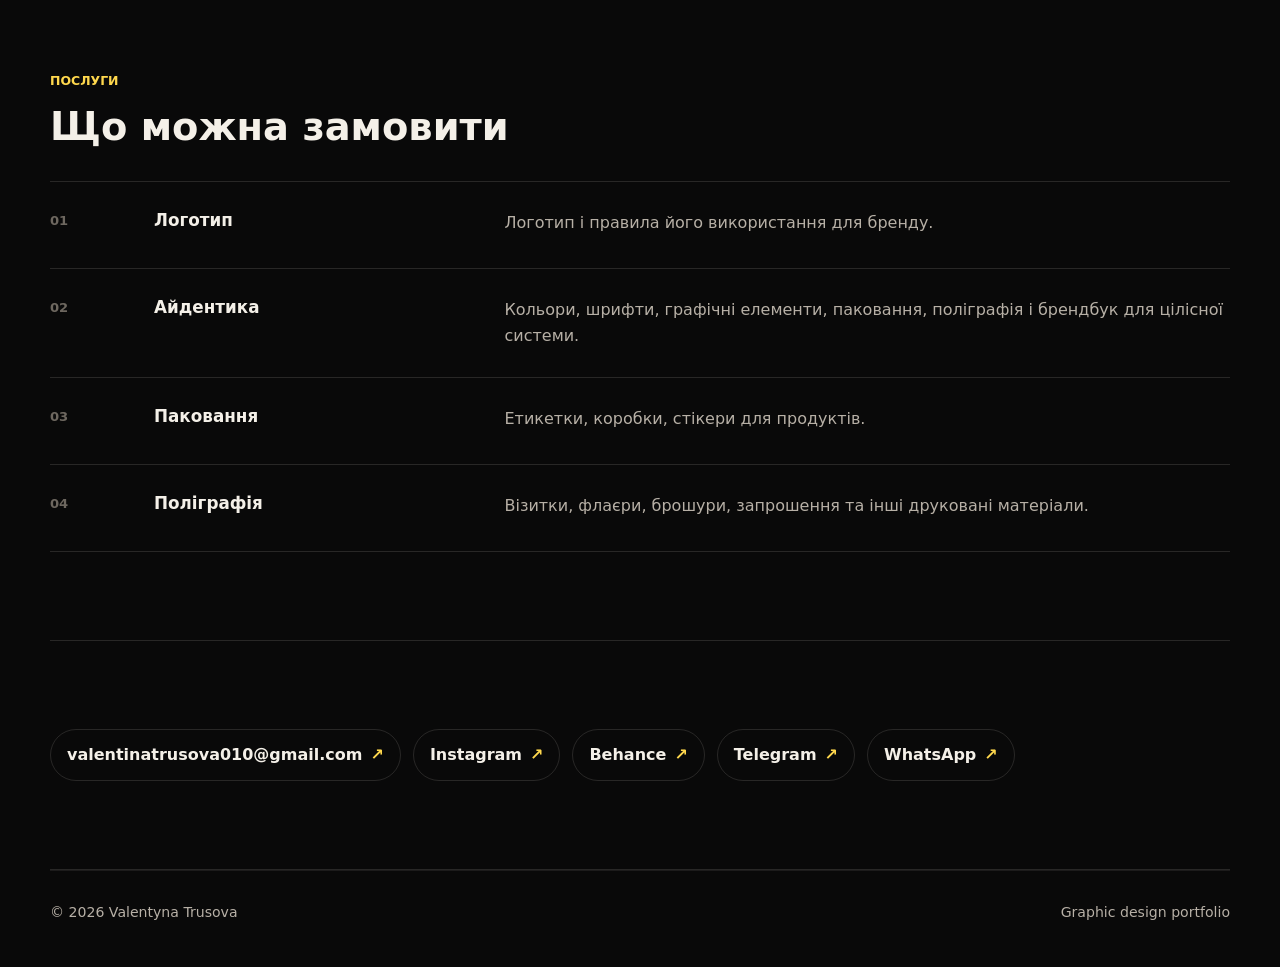
==== commit 9a755a33: "+ english" ====
--- a/index.html
+++ b/index.html
@@ -5,6 +5,9 @@
   <meta name="viewport" content="width=device-width, initial-scale=1.0">
   <title>Графічний дизайнер | Портфоліо</title>
   <meta name="description" content="Портфоліо графічного дизайнера: айдентика, логотипи, паковання та поліграфічний дизайн.">
+  <link rel="alternate" hreflang="uk" href="index.html">
+  <link rel="alternate" hreflang="en" href="en/index.html">
+  <link rel="alternate" hreflang="x-default" href="index.html">
   <link rel="icon" href="assets3/favicon/favicon-32.png" type="image/png" sizes="32x32">
   <link rel="icon" href="assets3/favicon/favicon.svg" type="image/svg+xml" sizes="any">
   <link rel="apple-touch-icon" href="assets3/favicon/apple-touch-icon.png">
@@ -15,16 +18,23 @@
 <body>
   <header class="site-header">
     <a class="brand" href="index.html" aria-label="На головну">Valentyna Trusova</a>
-    <button class="menu-toggle" type="button" aria-label="Відкрити меню" aria-expanded="false">
-      <span></span>
-      <span></span>
-    </button>
-    <nav class="site-nav" aria-label="Головна навігація">
-      <a class="is-active" href="index.html">Головна</a>
-      <a href="services3.html">Послуги</a>
-      <a href="portfolio3.html">Портфоліо</a>
-      <a href="#contacts">Контакти</a>
-    </nav>
+    <div class="header-actions">
+      <nav class="site-nav" aria-label="Головна навігація">
+        <a class="is-active" href="index.html" aria-current="page">Головна</a>
+        <a href="services3.html">Послуги</a>
+        <a href="portfolio3.html">Портфоліо</a>
+        <a href="#contacts">Контакти</a>
+      </nav>
+      <nav class="language-switch" aria-label="Вибір мови">
+        <a href="index.html" aria-label="Українська версія" aria-current="page">UA</a>
+        <span aria-hidden="true">/</span>
+        <a href="en/index.html" aria-label="English version">EN</a>
+      </nav>
+      <button class="menu-toggle" type="button" aria-label="Відкрити меню" aria-expanded="false">
+        <span></span>
+        <span></span>
+      </button>
+    </div>
   </header>
 
   <main>
--- a/css3/styles.css
+++ b/css3/styles.css
@@ -71,6 +71,12 @@
   text-transform: uppercase;
 }
 
+.header-actions {
+  display: flex;
+  align-items: center;
+  gap: 12px;
+}
+
 .site-nav {
   display: flex;
   align-items: center;
@@ -91,6 +97,32 @@
   background: rgba(244, 240, 232, 0.06);
   border-color: var(--line);
   color: var(--text);
+}
+
+.language-switch {
+  display: flex;
+  align-items: center;
+  gap: 6px;
+  color: var(--subtle);
+  font-size: 0.78rem;
+  font-weight: 800;
+  letter-spacing: 0.04em;
+}
+
+.language-switch a {
+  border-radius: 4px;
+  color: var(--muted);
+  padding: 4px;
+}
+
+.language-switch a:hover,
+.language-switch a[aria-current="page"] {
+  color: var(--accent);
+}
+
+.language-switch a:focus-visible {
+  outline: 2px solid var(--accent);
+  outline-offset: 2px;
 }
 
 .menu-toggle {
@@ -824,6 +856,10 @@
 
   .menu-toggle {
     display: block;
+  }
+
+  .header-actions {
+    gap: 8px;
   }
 
   .site-nav {
